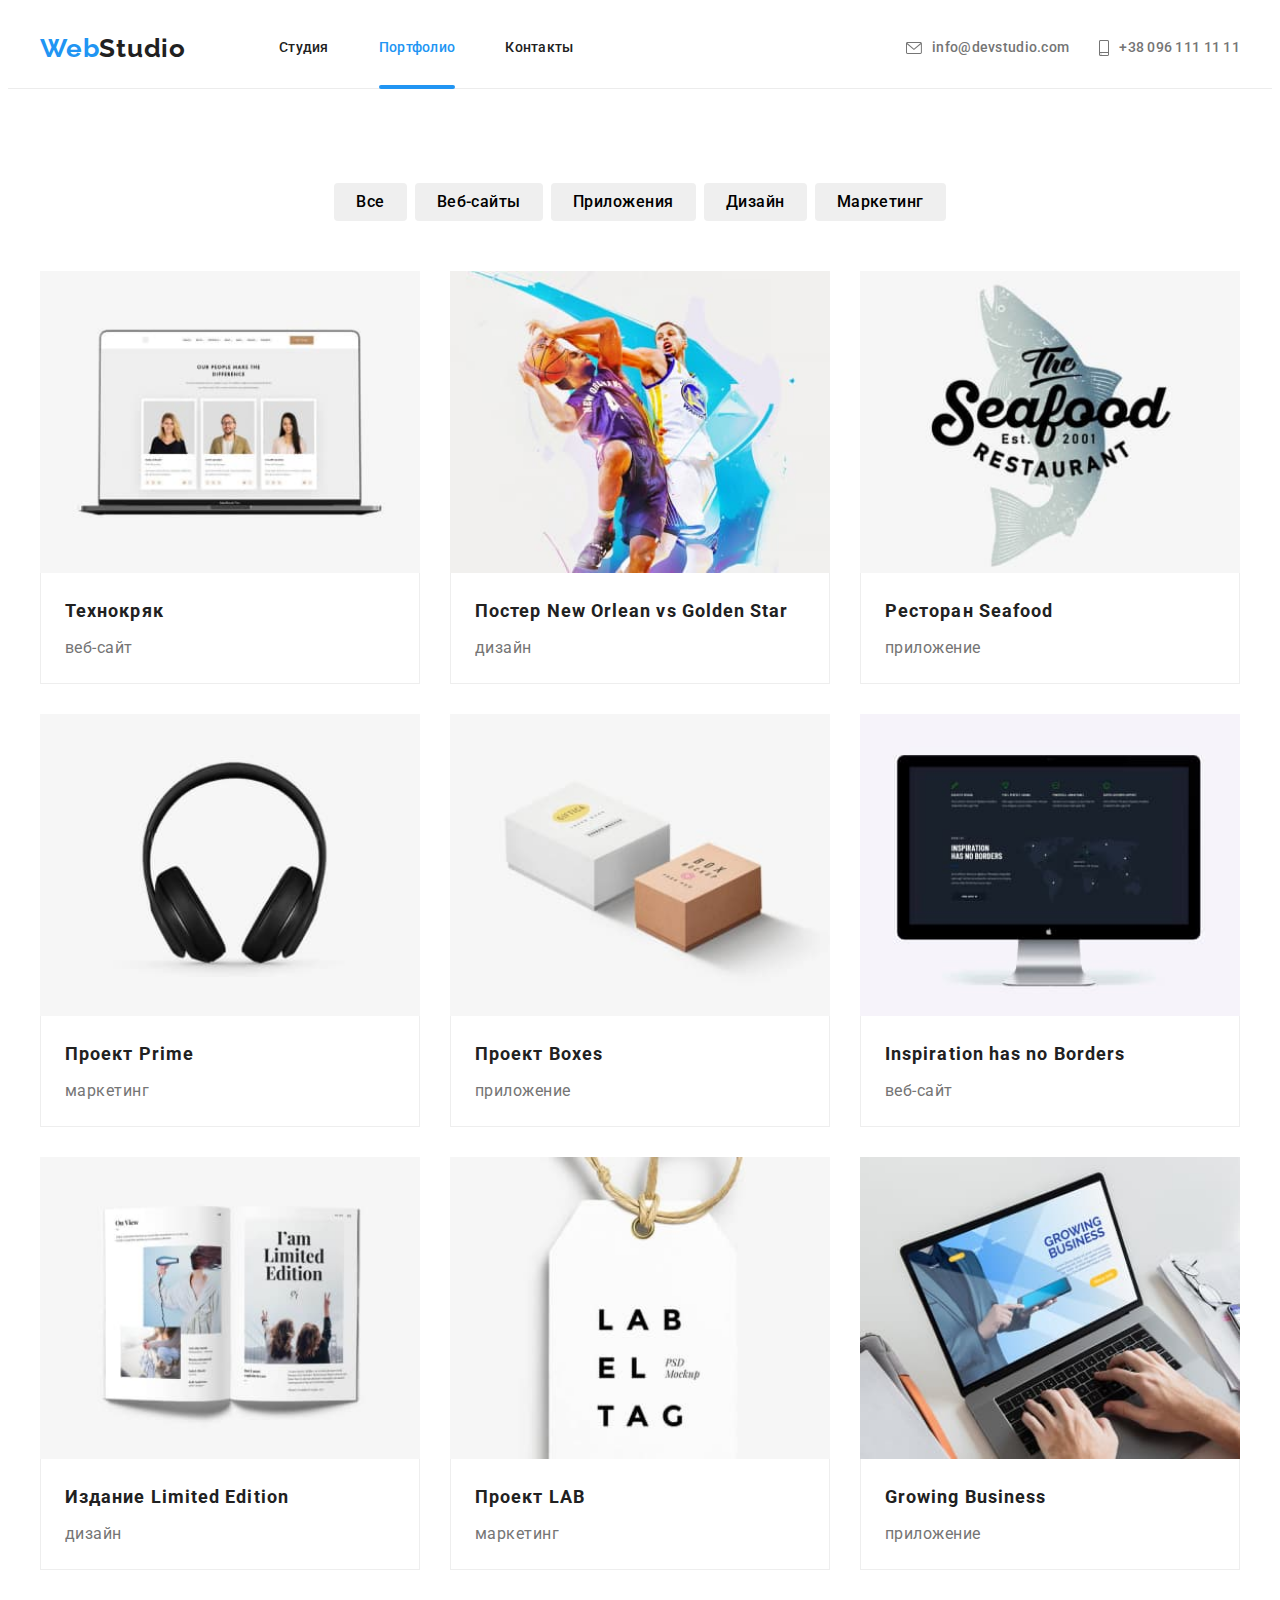
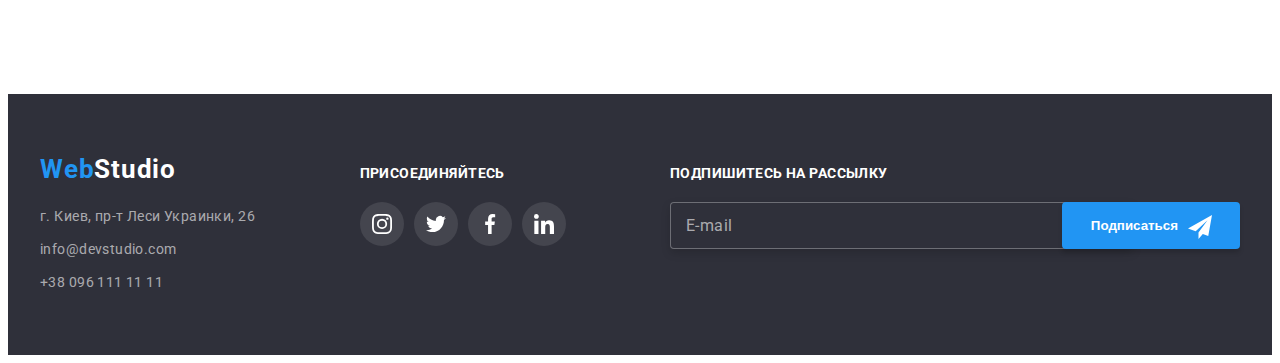
==== portfolio.html @ 3c599a89 "дз-6" ====
<!DOCTYPE html>
<html lang="ru">
  <head>
    <meta charset="UTF-8" />
    <meta http-equiv="X-UA-Compatible" content="IE=edge" />
    <meta name="viewport" content="width=device-width, initial-scale=1.0" />
    <link rel="preconnect" href="https://fonts.googleapis.com" />
    <link rel="preconnect" href="https://fonts.gstatic.com" crossorigin />
    <link
      href="https://fonts.googleapis.com/css2?family=Raleway:wght@700&family=Roboto:wght@400;500;700;900&display=swap"
      rel="stylesheet"
    />
    <title>goit-markup-hw-06</title>
    <link
      rel="stylesheet"
      href="https://cdnjs.cloudflare.com/ajax/libs/modern-normalize/1.1.0/modern-normalize.min.css"
      integrity="sha512-wpPYUAdjBVSE4KJnH1VR1HeZfpl1ub8YT/NKx4PuQ5NmX2tKuGu6U/JRp5y+Y8XG2tV+wKQpNHVUX03MfMFn9Q=="
      crossorigin="anonymous"
      referrerpolicy="no-referrer"
    />
    <link rel="stylesheet" href="./css/style.css" />
  </head>
  <body>
    <header class="header">
      <div class="container flex-header">
        <nav class="header-nav">
          <a class="header-logo link" href="./index.html">
            <span class="logo-text">Web</span>Studio</a
          >
          <ul class="header-list list">
            <li class="list-nav">
              <a class="header-link link" href="./index.html">Студия</a>
            </li>
            <li class="list-nav">
              <a class="header-link link current" href="./portfolio.html"
                >Портфолио</a
              >
            </li>
            <li class="list-nav">
              <a class="header-link link" href="#">Контакты</a>
            </li>
          </ul>
        </nav>
        <ul class="list-address list">
          <li class="list-contacts">
            <a class="header-address list link" href="mailto:info@devstudio.com"
              ><svg class="icon" width="16" height="12">
                <use href="./images/icons.svg#envelope"></use></svg
              >info@devstudio.com</a
            >
          </li>
          <li class="list-contacts">
            <a class="header-address list link" href="tel:+380961111111"
              ><svg class="icon" width="10" height="16">
                <use href="./images/icons.svg#smartphone"></use></svg
              >+38 096 111 11 11</a
            >
          </li>
        </ul>
      </div>
    </header>
    <main>
      <section class="cards">
        <div class="container">
          <h2 hidden>фильтр</h2>
          <ul class="cards-nav list">
            <li class="cards-list">
              <button class="cards-btn" type="button">Все</button>
            </li>
            <li class="cards-list">
              <button class="cards-btn" type="button">Веб-сайты</button>
            </li>
            <li class="cards-list">
              <button class="cards-btn" type="button">Приложения</button>
            </li>
            <li class="cards-list">
              <button class="cards-btn" type="button">Дизайн</button>
            </li>
            <li class="cards-list">
              <button class="cards-btn" type="button">Маркетинг</button>
            </li>
          </ul>
          <h1 hidden>карточки товара</h1>
          <ul class="cards-product list">
            <li class="cards-items">
              <a class="cards-link link" href="#">
                <div class="card-thumb">
                  <img src="./images/technokryak.jpg" alt="веб-сайт" />
                  <div class="thumb-text">
                    <p class="text-hidden">
                      Ресурс предлагает комплексные предложения с разным уровнем
                      функционала и сервисов. Все это позволит посетителю
                      получить исчерпывающие сведения о компании или частном
                      лице.
                    </p>
                  </div>
                </div>
                <div class="card-box">
                  <h3 class="cards-desc" lang="en">Технокряк</h3>
                  <p class="cards-text">веб-сайт</p>
                </div>
              </a>
            </li>
            <li class="cards-items">
              <a class="cards-link link" href="#">
                <div class="card-thumb">
                  <img src="./images/new-orlean.jpg" alt="дизайн" />
                  <div class="thumb-text">
                    <p class="text-hidden">
                      Ресурс предлагает комплексные предложения с разным уровнем
                      функционала и сервисов. Все это позволит посетителю
                      получить исчерпывающие сведения о компании или частном
                      лице.
                    </p>
                  </div>
                </div>
                <div class="card-box">
                  <h3 class="cards-desc" lang="en">
                    Постер New Orlean vs Golden Star
                  </h3>
                  <p class="cards-text">дизайн</p>
                </div>
              </a>
            </li>
            <li class="cards-items">
              <a class="cards-link link" href="#">
                <div class="card-thumb">
                  <img src="./images/seafood.jpg" alt="приложение" />
                  <div class="thumb-text">
                    <p class="text-hidden">
                      Ресурс предлагает комплексные предложения с разным уровнем
                      функционала и сервисов. Все это позволит посетителю
                      получить исчерпывающие сведения о компании или частном
                      лице.
                    </p>
                  </div>
                </div>
                <div class="card-box">
                  <h3 class="cards-desc" lang="en">Ресторан Seafood</h3>
                  <p class="cards-text">приложение</p>
                </div>
              </a>
            </li>
            <li class="cards-items">
              <a class="cards-link link" href="#">
                <div class="card-thumb">
                  <img src="./images/project-prime.jpg" alt="маркетинг" />
                  <div class="thumb-text">
                    <p class="text-hidden">
                      Ресурс предлагает комплексные предложения с разным уровнем
                      функционала и сервисов. Все это позволит посетителю
                      получить исчерпывающие сведения о компании или частном
                      лице.
                    </p>
                  </div>
                </div>
                <div class="card-box">
                  <h3 class="cards-desc" lang="en">Проект Prime</h3>
                  <p class="cards-text">маркетинг</p>
                </div>
              </a>
            </li>
            <li class="cards-items">
              <a class="cards-link link" href="#">
                <div class="card-thumb">
                  <img src="./images/project-boxes.jpg" alt="приложение" />
                  <div class="thumb-text">
                    <p class="text-hidden">
                      Ресурс предлагает комплексные предложения с разным уровнем
                      функционала и сервисов. Все это позволит посетителю
                      получить исчерпывающие сведения о компании или частном
                      лице.
                    </p>
                  </div>
                </div>
                <div class="card-box">
                  <h3 class="cards-desc" lang="en">Проект Boxes</h3>
                  <p class="cards-text">приложение</p>
                </div>
              </a>
            </li>
            <li class="cards-items">
              <a class="cards-link link" href="#">
                <div class="card-thumb">
                  <img src="./images/no-borders.jpg" alt="веб-сайт" />
                  <div class="thumb-text">
                    <p class="text-hidden">
                      Ресурс предлагает комплексные предложения с разным уровнем
                      функционала и сервисов. Все это позволит посетителю
                      получить исчерпывающие сведения о компании или частном
                      лице.
                    </p>
                  </div>
                </div>
                <div class="card-box">
                  <h3 class="cards-desc" lang="en">
                    Inspiration has no Borders
                  </h3>
                  <p class="cards-text">веб-сайт</p>
                </div>
              </a>
            </li>
            <li class="cards-items">
              <a class="cards-link link" href="#">
                <div class="card-thumb">
                  <img src="./images/limited-edition.jpg" alt="дизайн" />
                  <div class="thumb-text">
                    <p class="text-hidden">
                      Ресурс предлагает комплексные предложения с разным уровнем
                      функционала и сервисов. Все это позволит посетителю
                      получить исчерпывающие сведения о компании или частном
                      лице.
                    </p>
                  </div>
                </div>
                <div class="card-box">
                  <h3 class="cards-desc" lang="en">Издание Limited Edition</h3>
                  <p class="cards-text">дизайн</p>
                </div>
              </a>
            </li>
            <li class="cards-items">
              <a class="cards-link link" href="#">
                <div class="card-thumb">
                  <img src="./images/project-lab.jpg" alt="маркетинг" />
                  <div class="thumb-text">
                    <p class="text-hidden">
                      Ресурс предлагает комплексные предложения с разным уровнем
                      функционала и сервисов. Все это позволит посетителю
                      получить исчерпывающие сведения о компании или частном
                      лице.
                    </p>
                  </div>
                </div>
                <div class="card-box">
                  <h3 class="cards-desc" lang="en">Проект LAB</h3>
                  <p class="cards-text">маркетинг</p>
                </div>
              </a>
            </li>
            <li class="cards-items">
              <a class="cards-link link" href="#">
                <div class="card-thumb">
                  <img src="./images/growing-business.jpg" alt="приложение" />
                  <div class="thumb-text">
                    <p class="text-hidden">
                      Ресурс предлагает комплексные предложения с разным уровнем
                      функционала и сервисов. Все это позволит посетителю
                      получить исчерпывающие сведения о компании или частном
                      лице.
                    </p>
                  </div>
                </div>
                <div class="card-box">
                  <h3 class="cards-desc" lang="en">Growing Business</h3>
                  <p class="cards-text">приложение</p>
                </div>
              </a>
            </li>
          </ul>
        </div>
      </section>
    </main>
    <footer class="footer">
      <div class="container">
        <ul class="footer-list list">
          <li class="list-adrress">
            <a class="footer-logo link" href="./index.html"
              ><span class="logo-text">Web</span>Studio</a
            >
            <address>
              <ul class="list">
                <li class="list-footer">
                  <a class="footer-adress link" href="#"
                    >г. Киев, пр-т Леси Украинки, 26</a
                  >
                </li>
                <li class="list-footer">
                  <a class="footer-adress link" href="mailto:info@devstudio.com"
                    >info@devstudio.com</a
                  >
                </li>
                <li class="list-footer">
                  <a class="footer-adress link" href="tel:+380961111111"
                    >+38 096 111 11 11</a
                  >
                </li>
              </ul>
            </address>
          </li>
          <li class="list-adrress">
            <h3 class="footer-title">Присоединяйтесь</h3>
            <ul class="footer-link list">
              <li class="footer-box">
                <a href="" class="footer-social link">
                  <svg class="footer-icon" width="20" height="20">
                    <use href="./images/icons.svg#instagram"></use>
                  </svg>
                </a>
              </li>
              <li class="footer-box">
                <a href="" class="footer-social link">
                  <svg class="footer-icon" width="20" height="20">
                    <use href="./images/icons.svg#twitter"></use>
                  </svg>
                </a>
              </li>
              <li class="footer-box">
                <a href="" class="footer-social link">
                  <svg class="footer-icon" width="20" height="20">
                    <use href="./images/icons.svg#facebook"></use>
                  </svg>
                </a>
              </li>
              <li class="footer-box">
                <a href="" class="footer-social link">
                  <svg class="footer-icon" width="20" height="20">
                    <use href="./images/icons.svg#linkedin"></use>
                  </svg>
                </a>
              </li>
            </ul>
          </li>
          <li class="footer-sub">
            <h3 class="call-to-sub">Подпишитесь на рассылку</h3>
            <form class="footer-form" autocomplete="off">
              <div class="form-thumb">
                <input
                  class="form-field"
                  type="email"
                  name="email"
                  id="user-email"
                />
                <label class="field-text" for="user-email">E-mail</label>
              </div>
              <button class="footer-btn-sub" type="submit">
                Подписаться
                <svg class="footer-sub-icon" width="24" height="24">
                  <use href="./images/icons.svg#icon-send"></use>
                </svg>
              </button>
            </form>
          </li>
        </ul>
      </div>
    </footer>
  </body>
</html>
---- css/style.css ----
:root {
  --secondary-font-color: #ffffff;
  --link-font-color: #afb1b8;
  --primary-font-color: #212121;
  --secondary-color-interactive-elements: #2195f3;
  --additional-font-color: #757575;
  --primary-background-color: #ffffff;
  --hero-background-color: #2f303a;
  --footer-background-color: #2f303a;
  --mane-background-secondary-color: #f5f4fa;
}

body {
  font-family: "roboto", "sans-serif";
  color: var(--primary-font-color);
}
img {
  display: block;
  width: 100%;
  height: auto;
}

.list {
  list-style: none;
  margin: 0;
  padding-left: 0;
}
.link {
  color: var(--primary-font-color);
  text-decoration: none;
  font-style: normal;
}
.container {
  max-width: 1200px;
  padding: 0 15px 0 15px;
  margin: 0 auto 0 auto;
}
.visually-hidden {
  position: absolute;
  white-space: nowrap;
  width: 1px;
  height: 1px;
  overflow: hidden;
  border: 0;
  padding: 0;
  clip: rect(0 0 0 0);
  clip-path: inset(50%);
  margin: -1px;
}
/*-------------------- шапка сайта ------------------*/
.flex-header {
  display: flex;
  align-items: center;
}

.header {
  background-color: var(--primary-background-color);
  border-bottom: 1px solid #ececec;
}
.header-nav {
  display: flex;
  align-items: center;
  margin: 0 auto 0 0;
}
.header-logo {
  font-family: "Raleway";
  font-weight: 700;
  font-size: 26px;
  line-height: 1.19;
  letter-spacing: 0.03em;
  margin: 0 93px 0 0;
}
.logo-text {
  color: var(--secondary-color-interactive-elements);
}

.header-list {
  display: flex;
}
.list-nav {
  margin: 0 50px 0 0;
}
.list-nav:last-child {
  margin: 0;
}

.header-link {
  display: block;
  font-weight: 500;
  font-size: 14px;
  line-height: 1.14;
  letter-spacing: 0.02em;
  padding: 32px 0 32px 0;
  position: relative;
  transition: color 250ms cubic-bezier(0.4, 0, 0.2, 1);
}

.header-link:hover,
.header-link:focus {
  color: var(--secondary-color-interactive-elements);
}
.current {
  color: var(--secondary-color-interactive-elements);
}
.current::after {
  display: block;
  content: "";
  position: absolute;
  bottom: -1px;
  left: 0;
  width: 100%;
  height: 4px;
  border-radius: 2px;
  background-color: var(--secondary-color-interactive-elements);
}
.list-address {
  display: flex;
}
.list-contacts {
  color: var(--additional-font-color);
  margin: 0 30px 0 0;
  cursor: pointer;
}
.list-contacts:last-child {
  margin: 0;
}
.header .icon {
  display: block;
  fill: currentColor;
  margin: 0 10px 0 0;
}

.header-address {
  display: flex;
  align-items: center;
  color: currentColor;
  fill: currentColor;
  font-weight: 500;
  font-size: 14px;
  line-height: 1.14;
  letter-spacing: 0.02em;
  padding: 32px 0 32px 0;
  transition: color 250ms cubic-bezier(0.4, 0, 0.2, 1);
}
.header-address:hover,
.header-address:focus {
  color: var(--secondary-color-interactive-elements);
}
/*-------------------- hero ------------------*/

.hero {
  margin: 0 auto;
  max-width: 1600px;
  color: var(--secondary-font-color);
  background-color: var(--hero-background-color);
  background-image: linear-gradient(
      to right,
      rgba(47, 48, 58, 0.4),
      rgba(47, 48, 58, 0.4)
    ),
    url(../images/header-Img.jpg);
  background-position: center;
  padding: 200px 0 200px 0;
  text-align: center;
}
.hero-title {
  font-weight: 900;
  font-size: 44px;
  line-height: 1.36;
  letter-spacing: 0.06em;
  text-transform: uppercase;
  max-width: 696px;
  margin: 0 auto 30px auto;
}
.hero-button {
  color: var(--secondary-font-color);
  background-color: var(--secondary-color-interactive-elements);
  font-family: inherit;
  font-weight: 700;
  font-size: 16px;
  line-height: 1.88;
  text-align: center;
  letter-spacing: 0.06em;
  cursor: pointer;
  display: inline-block;
  min-height: 50px;
  padding: 10px 32px 10px 32px;
  border: var(--secondary-color-interactive-elements);
  border-radius: 4px;
}
/*-------------------- work ------------------*/
.work {
  padding: 94px 0 94px 0;
}

.work-topic {
  font-size: 14px;
  line-height: 1.14;
  letter-spacing: 0.03em;
  text-transform: uppercase;
  margin: 0 0 10px 0;
}
.work-text {
  color: var(--additional-font-color);
  font-size: 14px;
  line-height: 1.71;
  letter-spacing: 0.03em;
  margin: 0;
}
.flex-work {
  display: flex;
  justify-content: space-between;
}
.list-work {
  width: 270px;
}
.list-icon {
  display: flex;
  justify-content: center;
  align-items: center;
  background-color: var(--mane-background-secondary-color);
  width: 270px;
  height: 120px;
  border-radius: 4px;
  margin: 0 0 30px 0;
}
.list-work:last-child {
  margin: 0;
}
/*-------------------- specification ------------------*/
.specification {
  padding: 0 0 94px 0;
}

.specification-title {
  font-size: 36px;
  line-height: 1.17;
  text-align: center;
  letter-spacing: 0.03em;
  margin: 0 0 50px 0;
}
.flex-specification {
  display: flex;
  justify-content: space-between;
}
.list-specification {
  position: relative;
}
.specification-thumb {
  display: flex;
  justify-content: center;
  align-items: center;
  position: absolute;
  bottom: 0;
  left: 0;
  width: 100%;
  height: 70px;
  background-color: rgba(47, 48, 58, 0.8);
}
.specification-text {
  margin: 0;
  font-size: 14px;
  line-height: 1.14;
  text-align: center;
  letter-spacing: 0.03em;
  text-transform: uppercase;
  color: var(--secondary-font-color);
}
/*-------------------- team ------------------*/
.team {
  background-color: var(--mane-background-secondary-color);
  padding: 94px 0 94px 0;
}
.team-title {
  font-size: 36px;
  line-height: 1.17;
  text-align: center;
  letter-spacing: 0.03em;
  margin: 0 0 50px 0;
}
.list-team {
  display: flex;
}
.team-card {
  background-color: var(--primary-background-color);
  max-width: 270px;
  margin: 0 30px 0 0;
  box-shadow: 0px 1px 3px rgba(0, 0, 0, 0.12), 0px 1px 1px rgba(0, 0, 0, 0.14),
    0px 2px 1px rgba(0, 0, 0, 0.2);
  border-radius: 0px 0px 4px 4px;
}
.team-card:last-child {
  margin: 0;
}

.team-employee {
  font-weight: 500;
  font-size: 16px;
  line-height: 1.19;
  text-align: center;
  letter-spacing: 0.03em;
  margin: 0 0 10px 0;
  padding: 30px 0 0 0;
}
.team-desc {
  color: var(--additional-font-color);
  font-size: 16px;
  line-height: 1.19;
  text-align: center;
  letter-spacing: 0.03em;
  margin: 0;
  padding: 0 0 30px 0;
}
.link-list {
  justify-content: center;
  align-items: center;
  display: flex;
  padding: 0 0 30px 0;
}
.link-box {
  justify-content: center;
  align-items: center;
  display: flex;
  margin: 0 10px 0 0;
  width: 44px;
  height: 44px;
  border-radius: 50%;
}
.link-box:last-child {
  margin: 0;
}
.link-social {
  fill: var(--link-font-color);
  width: 100%;
  height: 100%;
  display: flex;
  align-items: center;
  justify-content: center;
  border-radius: 50%;
  transition: fill 250ms cubic-bezier(0.4, 0, 0.2, 1),
    background-color 250ms cubic-bezier(0.4, 0, 0.2, 1);
}
.link-social:hover,
.link-social:focus {
  fill: var(--secondary-font-color);
  background-color: var(--secondary-color-interactive-elements);
}
.icon-link {
  display: block;
}
/*-------------------- clients ------------------*/
.clients {
  padding: 94px 0 94px 0;
}
.container {
}
.clients-title {
  font-size: 36px;
  line-height: 1.17;
  text-align: center;
  letter-spacing: 0.03em;
  margin: 0 0 50px 0;
}
.clients-list {
  display: flex;
  justify-content: space-between;
  align-items: center;
}
.clients-logo {
  display: flex;
  justify-content: center;
  align-items: center;
  width: 170px;
  height: 92px;
}
.clients-link {
  display: flex;
  justify-content: center;
  align-items: center;
  width: 100%;
  height: 100%;
  fill: var(--link-font-color);
  border: 1px solid var(--link-font-color);
  border-radius: 4px;
  transition: fill 250ms cubic-bezier(0.4, 0, 0.2, 1),
    border-color 250ms cubic-bezier(0.4, 0, 0.2, 1);
}
.clients-link:hover,
.clients-link:focus {
  fill: var(--secondary-color-interactive-elements);
  border-color: var(--secondary-color-interactive-elements);
}
/*-------------------- footer ------------------*/

.footer {
  background-color: var(--footer-background-color);
  padding: 60px 0 60px 0;
}
.footer-logo {
  color: var(--secondary-font-color);
  font-weight: 700;
  font-size: 26px;
  line-height: 1.19;
  letter-spacing: 0.03em;
  display: inline-block;
  margin: 0 0 20px 0;
}
.list-footer {
  margin: 0 0 9px 0;
}
.list-footer:last-child {
  margin: 0;
}

.footer-adress {
  color: rgba(255, 255, 255, 0.6);
  font-family: inherit;
  font-weight: 400;
  font-size: 14px;
  line-height: 1.71;
  letter-spacing: 0.03em;
  transition: color 250ms cubic-bezier(0.4, 0, 0.2, 1);
}
.footer-adress:hover,
.footer-adress:focus {
  color: var(--secondary-color-interactive-elements);
}
.footer-list {
  display: flex;
  justify-content: space-between;
  align-items: baseline;
}
.list-adrress {
  /* margin: 0 70px 0 0; */
}
.list-adrress:last-child {
  margin: 0;
}
.footer-title {
  font-size: 14px;
  line-height: 1.14;
  letter-spacing: 0.03em;
  text-transform: uppercase;
  text-align: left;
  margin: 0 0 20px 0;
  color: var(--secondary-font-color);
}
.footer-link {
  display: flex;
}
.footer-box {
  justify-content: center;
  align-items: center;
  display: flex;
  margin: 0 10px 0 0;
  width: 44px;
  height: 44px;
}
.footer-box:last-child {
  margin: 0;
}
.footer-social {
  display: flex;
  justify-content: center;
  align-items: center;
  width: 100%;
  height: 100%;
  background-color: rgba(255, 255, 255, 0.1);
  border-radius: 50%;
  transition: background-color 250ms cubic-bezier(0.4, 0, 0.2, 1);
}
.footer-social:hover,
.footer-social:focus {
  background-color: var(--secondary-color-interactive-elements);
}

.footer-icon {
  fill: var(--secondary-font-color);
  display: block;
}
.footer-form {
  justify-content: space-between;
  display: flex;
  width: 570px;
}
.form-thumb {
  position: relative;
  width: 100%;
  margin: 0 10px 0 0;
}
.form-field {
  width: 100%;
  padding: 15px 16px 15px 63px;
  color: var(--secondary-font-color);
  background-color: var(--footer-background-color);
  border: 1px solid rgba(255, 255, 255, 0.3);
  filter: drop-shadow(0px 4px 4px rgba(0, 0, 0, 0.15));
  border-radius: 4px;
}
.field-text {
  position: absolute;
  top: 50%;
  left: 16px;
  transform: translateY(-50%);
  letter-spacing: 0.03em;
  color: rgba(255, 255, 255, 0.6);
}
.call-to-sub {
  font-size: 14px;
  line-height: 1.14;
  letter-spacing: 0.03em;
  text-transform: uppercase;
  text-align: left;
  margin: 0 0 20px 0;
  color: var(--secondary-font-color);
}
.footer-btn-sub {
  position: relative;
  font-weight: 700;
  line-height: 1.88;
  padding: 10px 62px 10px 29px;
  cursor: pointer;
  color: var(--secondary-font-color);
  background-color: var(--secondary-color-interactive-elements);
  box-shadow: 0px 4px 4px rgba(0, 0, 0, 0.15);
  border: var(--secondary-color-interactive-elements);
  border-radius: 4px;
}
.footer-sub-icon {
  position: absolute;
  margin-left: 10px;
  top: 13px;
  right: 28px;
}
/*-------------------- portfolio ------------------*/
.cards {
  padding: 94px 0 94px 0;
}

.cards .cards-nav {
  display: flex;
  justify-content: center;
  margin: 0 0 50px 0;
}
.cards-list {
  margin: 0 8px 0 0;
}
.cards-list:last-child {
  margin: 0;
}
.cards-btn {
  display: block;
  font-family: inherit;
  font-weight: 500;
  font-size: 16px;
  line-height: 1.62;
  text-align: center;
  letter-spacing: 0.03em;
  cursor: pointer;
  padding: 6px 22px 6px 22px;
  border: var(--mane-background-secondary-color);
  border-radius: 4px;
  transition: color 250ms cubic-bezier(0.4, 0, 0.2, 1),
    background-color 250ms cubic-bezier(0.4, 0, 0.2, 1),
    box-shadow 250ms cubic-bezier(0.4, 0, 0.2, 1);
}
.cards-btn:hover,
.cards-btn:focus {
  color: var(--secondary-font-color);
  background-color: var(--secondary-color-interactive-elements);
  box-shadow: 0px 3px 1px rgba(0, 0, 0, 0.1), 0px 1px 2px rgba(0, 0, 0, 0.08),
    0px 2px 2px rgba(0, 0, 0, 0.12);
}
.cards-product {
  display: flex;
  flex-wrap: wrap;
  justify-content: center;
}

.cards-items {
  width: calc((100% - 2 * 30px) / 3);
  margin: 0 30px 30px 0;
}
.cards-items:nth-child(3n) {
  margin-right: 0;
}
.cards-link {
  display: block;
  transition: box-shadow 250ms cubic-bezier(0.4, 0, 0.2, 1);
}
.card-thumb {
  position: relative;
  overflow: hidden;
}
.thumb-text {
  position: absolute;
  bottom: 0;
  left: 0;
  transform: translateY(101%);
  width: 100%;
  height: 100%;
  padding: 63px 24px 63px 24px;
  background-color: rgba(33, 150, 243, 0.9);
  transition: transform 250ms cubic-bezier(0.4, 0, 0.2, 1);
}
.text-hidden {
  margin: 0;
  font-size: 18px;
  line-height: 1.56;
  letter-spacing: 0.03em;
  color: var(--secondary-font-color);
}
.cards-link:hover,
.cards-link:focus {
  box-shadow: 0px 1px 1px rgba(0, 0, 0, 0.12), 0px 4px 4px rgba(0, 0, 0, 0.06),
    1px 4px 6px rgba(0, 0, 0, 0.16);
}
.cards-link:hover .thumb-text {
  transform: translateY(0);
}

.cards-items .card-box {
  padding: 20px 24px 20px 24px;
  border-right: 1px solid #eeeeee;
  border-left: 1px solid #eeeeee;
  border-bottom: 1px solid #eeeeee;
}

.cards-desc {
  color: var(--primary-font-color);
  font-size: 18px;
  line-height: 2;
  letter-spacing: 0.06em;
  margin: 0 0 4px 0;
}
.cards-text {
  color: var(--additional-font-color);
  font-size: 16px;
  line-height: 1.88;
  letter-spacing: 0.03em;
  margin: 0;
}
/*-------------------- modal ------------------*/
.backdrop {
  position: fixed;
  top: 0;
  left: 0;
  width: 100%;
  height: 100%;
  background-color: rgba(0, 0, 0, 0.2);
  opacity: 1;
  transition: opacity 250ms cubic-bezier(0.4, 0, 0.2, 1);
}
.backdrop.is-hidden {
  opacity: 0;
  pointer-events: none;
}
.modal {
  position: absolute;
  top: 50%;
  left: 50%;
  padding: 40px 40px 40px 40px;
  transform: translate(-50%, -50%) scale(1);
  color: var(--additional-font-color);
  width: 528px;
  height: 581px;
  font-size: 12px;
  line-height: 1.16;
  letter-spacing: 0.01em;
  background-color: var(--primary-background-color);
  transition: transform 250ms cubic-bezier(0.4, 0, 0.2, 1);
}
.modal-btn {
  position: absolute;
  top: 8px;
  right: 8px;
  width: 30px;
  height: 30px;
  padding: 0;
  border-radius: 50%;
  border: 1px solid rgba(0, 0, 0, 0.1);
  cursor: pointer;
  background-color: var(--primary-background-color);
  transition: fill 250ms cubic-bezier(0.4, 0, 0.2, 1);
}
.modal-icon {
  display: inline-block;
  width: 11px;
  height: 11px;
}
.modal-btn:focus,
.modal-btn:hover {
  fill: var(--secondary-color-interactive-elements);
}
.modal-title {
  font-size: 20px;
  line-height: 1.15;
  text-align: center;
  letter-spacing: 0.03em;
  margin: 0 0 12px 0;
  color: var(--primary-font-color);
}
.modal-thumb {
  display: flex;
  flex-direction: column-reverse;
  position: relative;
  margin: 0 0 10px 0;
}
.modal-thumb:nth-child(6) {
  margin: 0 0 20px 0;
}
textarea[id="user-review"] {
  width: 100%;
  height: 120px;
  font-size: 12px;
  line-height: 1.17;
  letter-spacing: 0.01em;
  padding: 12px 16px 12px 16px;
  resize: none;
  color: rgba(117, 117, 117, 0.5);
  border-color: rgba(33, 33, 33, 0.2);
  border-radius: 4px;
  transition: outline 250ms cubic-bezier(0.4, 0, 0.2, 1);
}
textarea[id="user-review"]:focus,
textarea[id="user-review"]:hover {
  outline: 1px solid var(--secondary-color-interactive-elements);
}
.thumb-field {
  height: 40px;
  padding: 10px 0 10px 42px;
  border: 1px solid rgba(33, 33, 33, 0.2);
  border-radius: 4px;
  transition: outline 250ms cubic-bezier(0.4, 0, 0.2, 1);
}
.thumb-field:focus + .thumb-field-text > .field-icon,
.thumb-field:hover + .thumb-field-text > .field-icon {
  fill: var(--secondary-color-interactive-elements);
}
.thumb-field:focus,
.thumb-field:hover {
  border: none;
  outline: 1px solid var(--secondary-color-interactive-elements);
}
.thumb-field-text {
  padding: 0 0 4px 0;
}
.field-icon {
  position: absolute;
  bottom: 11px;
  left: 12px;
transition: fill 250ms cubic-bezier(0.4, 0, 0.2, 1);
}
.backdrop.is-hidden .modal {
  transform: translate(-50%, -50%) scale(0.5);
}

.thumb-checkbox {
  position: relative;
  display: flex;
  justify-content: center;
  align-items: center;
  margin: 0 0 30px 0;
}
.checkbox-text {
  font-weight: 400;
  font-size: 14px;
  line-height: 1.71;
  letter-spacing: 0.03em;
}
input[id="agreement"] {
  margin: 0 8px 0 0;
}
.field-checkbox:checked + .checkbox-text > .icon-agreement {
  background-color: var(--secondary-color-interactive-elements);
  border-color: var(--secondary-color-interactive-elements);
}
.icon-agreement {
  position: absolute;
  top: 5px;
  left: 0;
  border: 2px solid var(--primary-font-color);
  border-radius: 2px;
  transition: background-color 250ms cubic-bezier(0.4, 0, 0.2, 1), border-color 250ms cubic-bezier(0.4, 0, 0.2, 1);
}
.modal-link {
  color: var(--secondary-color-interactive-elements);
}
.thumb-btn-sub {
  max-width: 200px;
  margin: 0 auto 0 auto;
}
.btn-sub-send {
  padding: 10px 55px 10px 55px;
  font-weight: 700;
  font-size: 16px;
  line-height: 1.88;
  text-align: center;
  letter-spacing: 0.06em;
  cursor: pointer;
  color: var(--secondary-font-color);
  background-color: var(--secondary-color-interactive-elements);
  border: 1px solid var(--secondary-color-interactive-elements);
  box-shadow: 0px 4px 4px rgba(0, 0, 0, 0.15);
  border-radius: 4px;
}
.btn-sub-send:focus,
.btn-sub-send:hover {
  background-color: #188CE8;
}
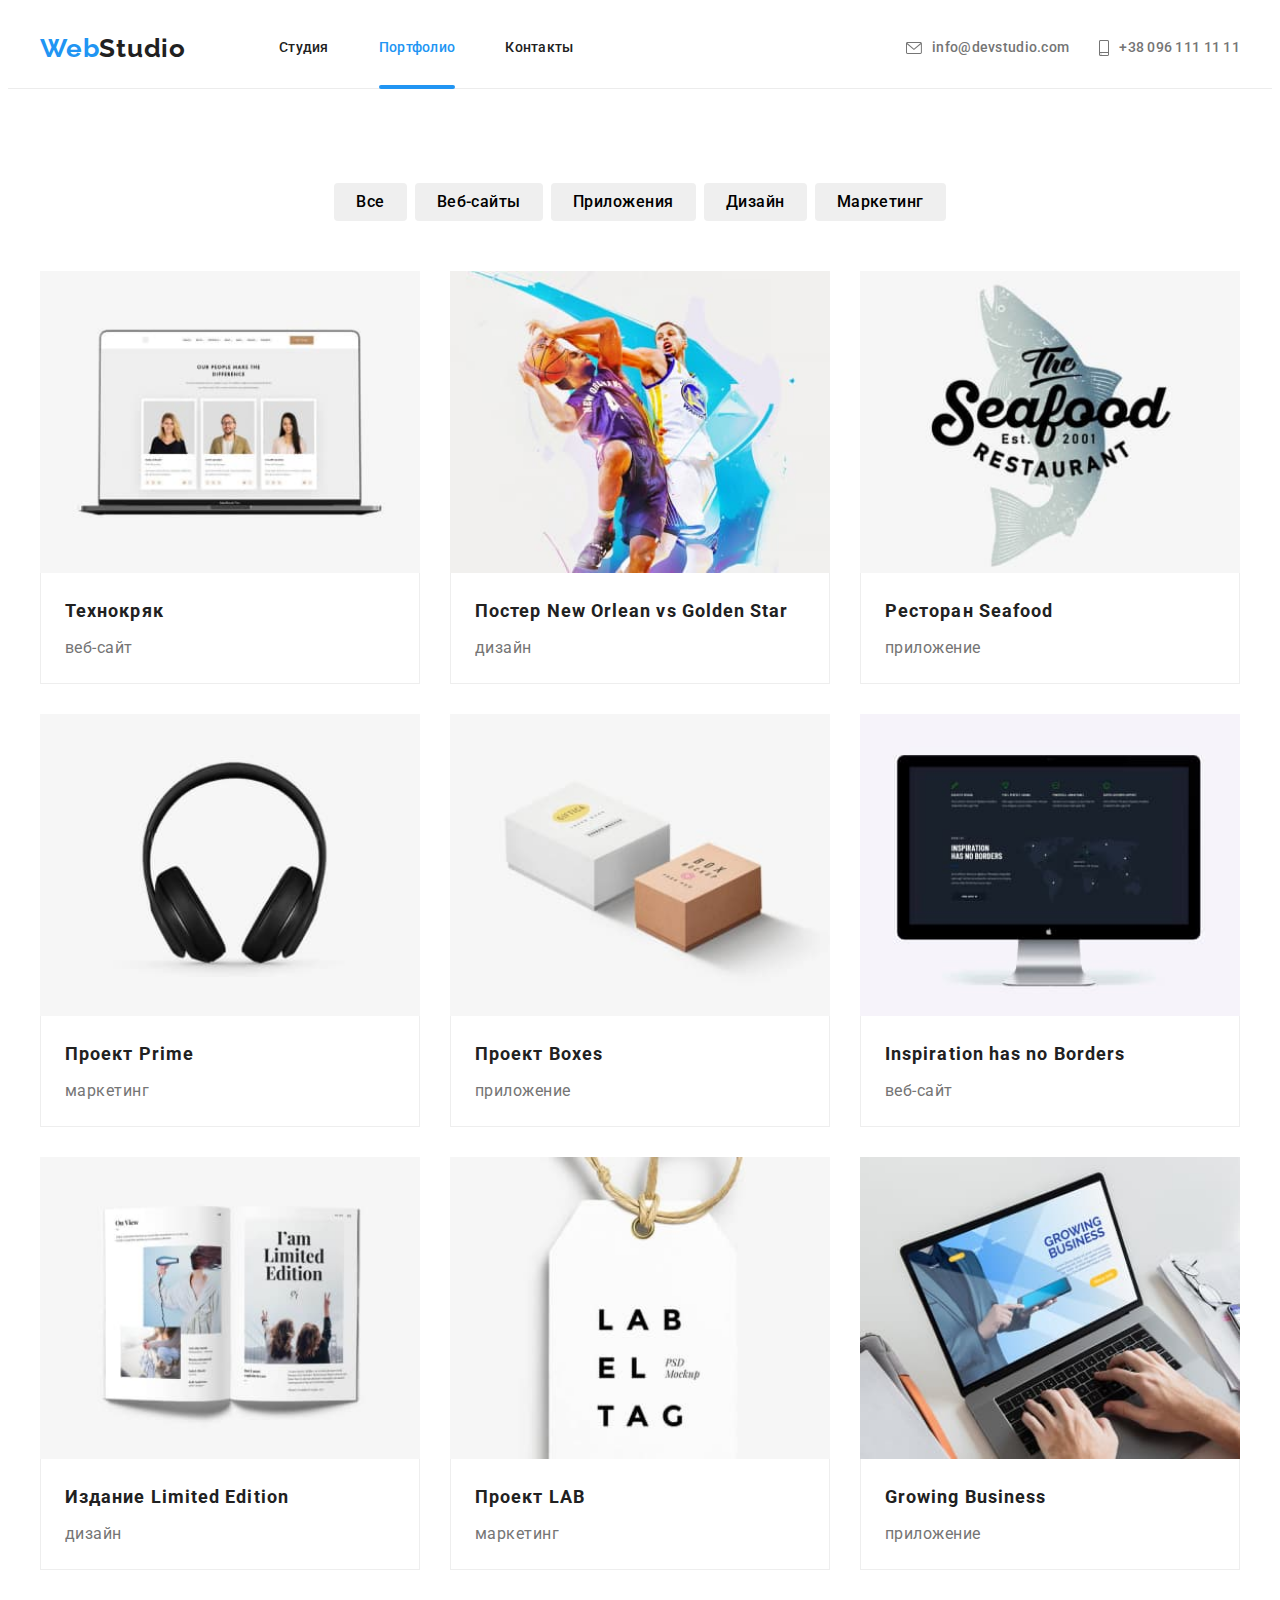
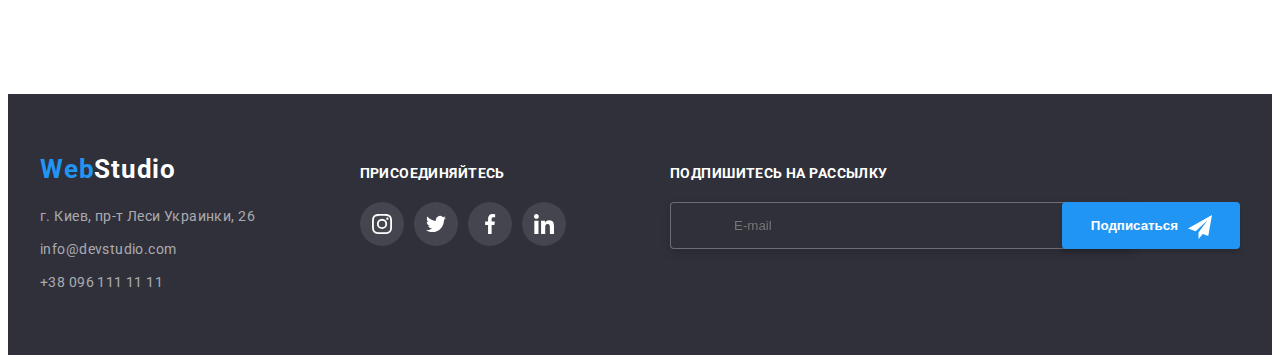
==== commit 28576322: "меняет футер в портфолио" ====
--- a/portfolio.html
+++ b/portfolio.html
@@ -330,8 +330,9 @@
                   type="email"
                   name="email"
                   id="user-email"
+                  placeholder="E-mail"
                 />
-                <label class="field-text" for="user-email">E-mail</label>
+                <label class="field-text" for="user-email"></label>
               </div>
               <button class="footer-btn-sub" type="submit">
                 Подписаться
